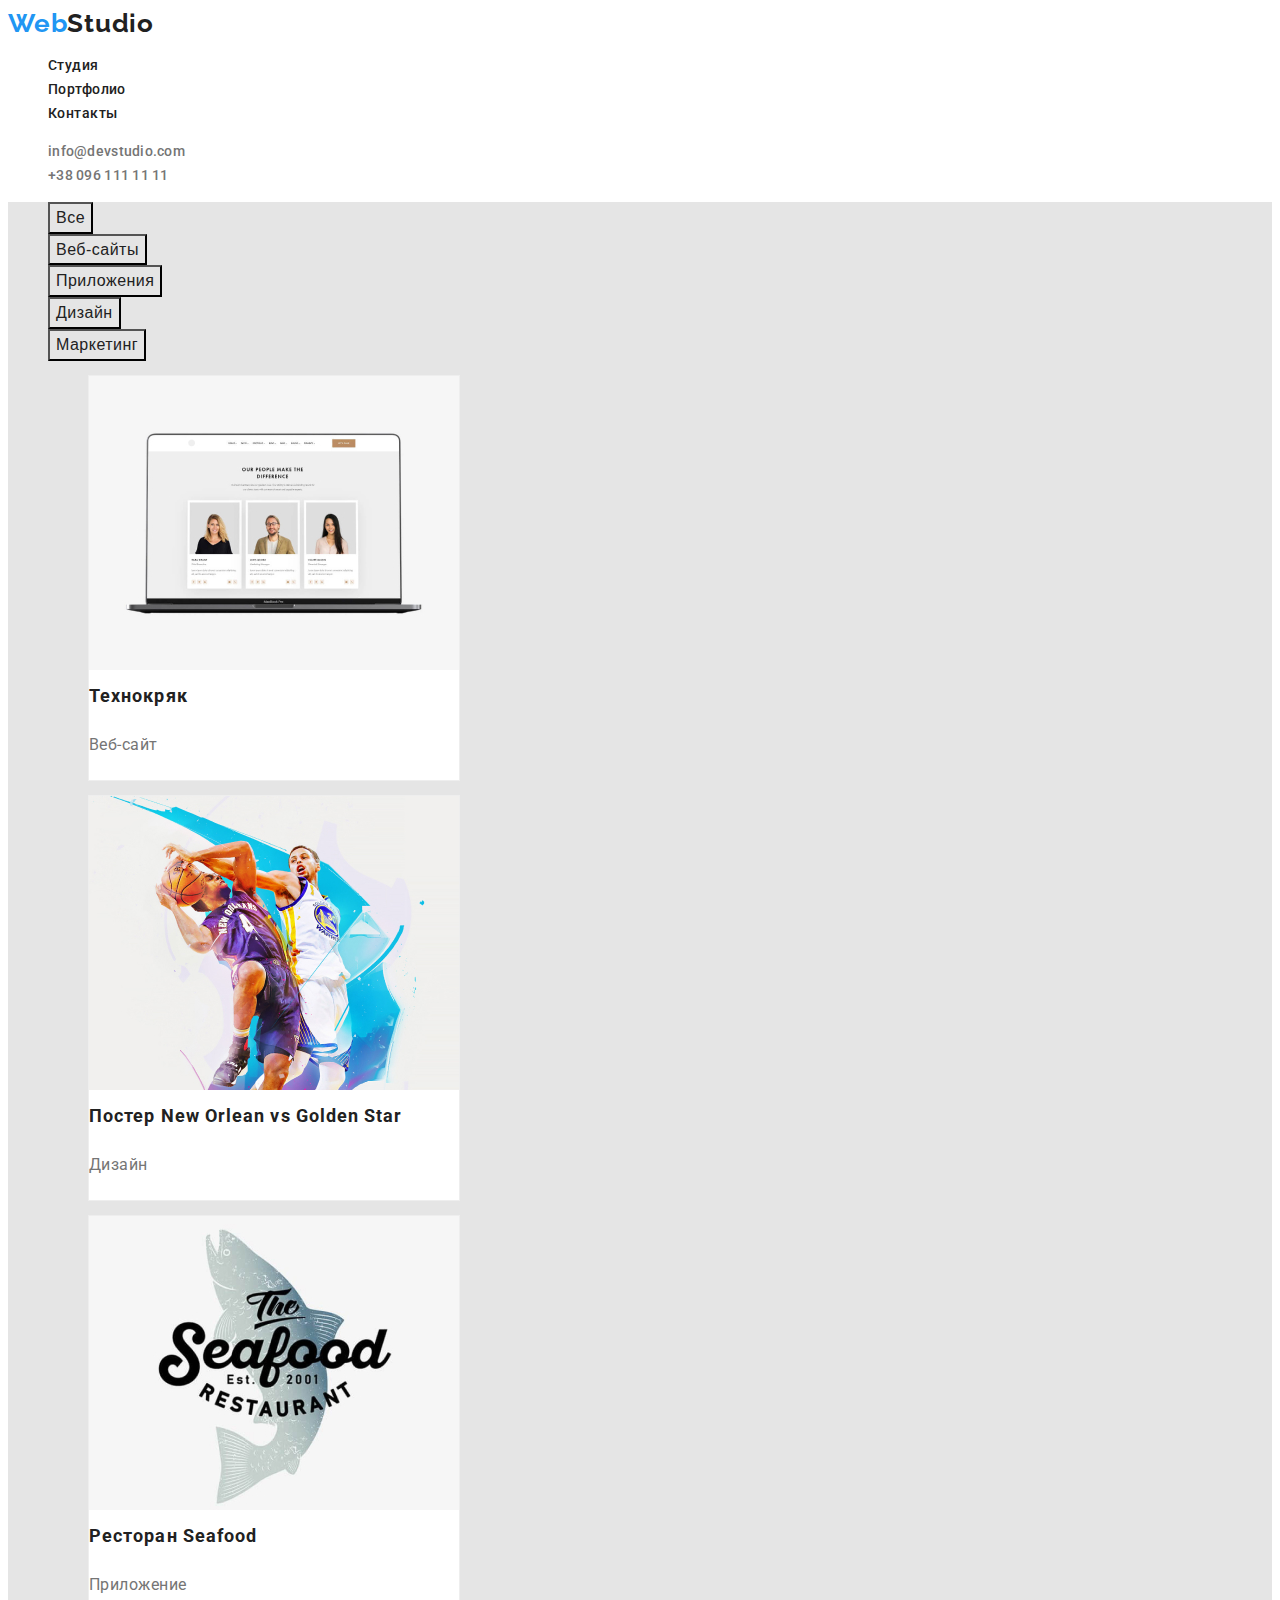
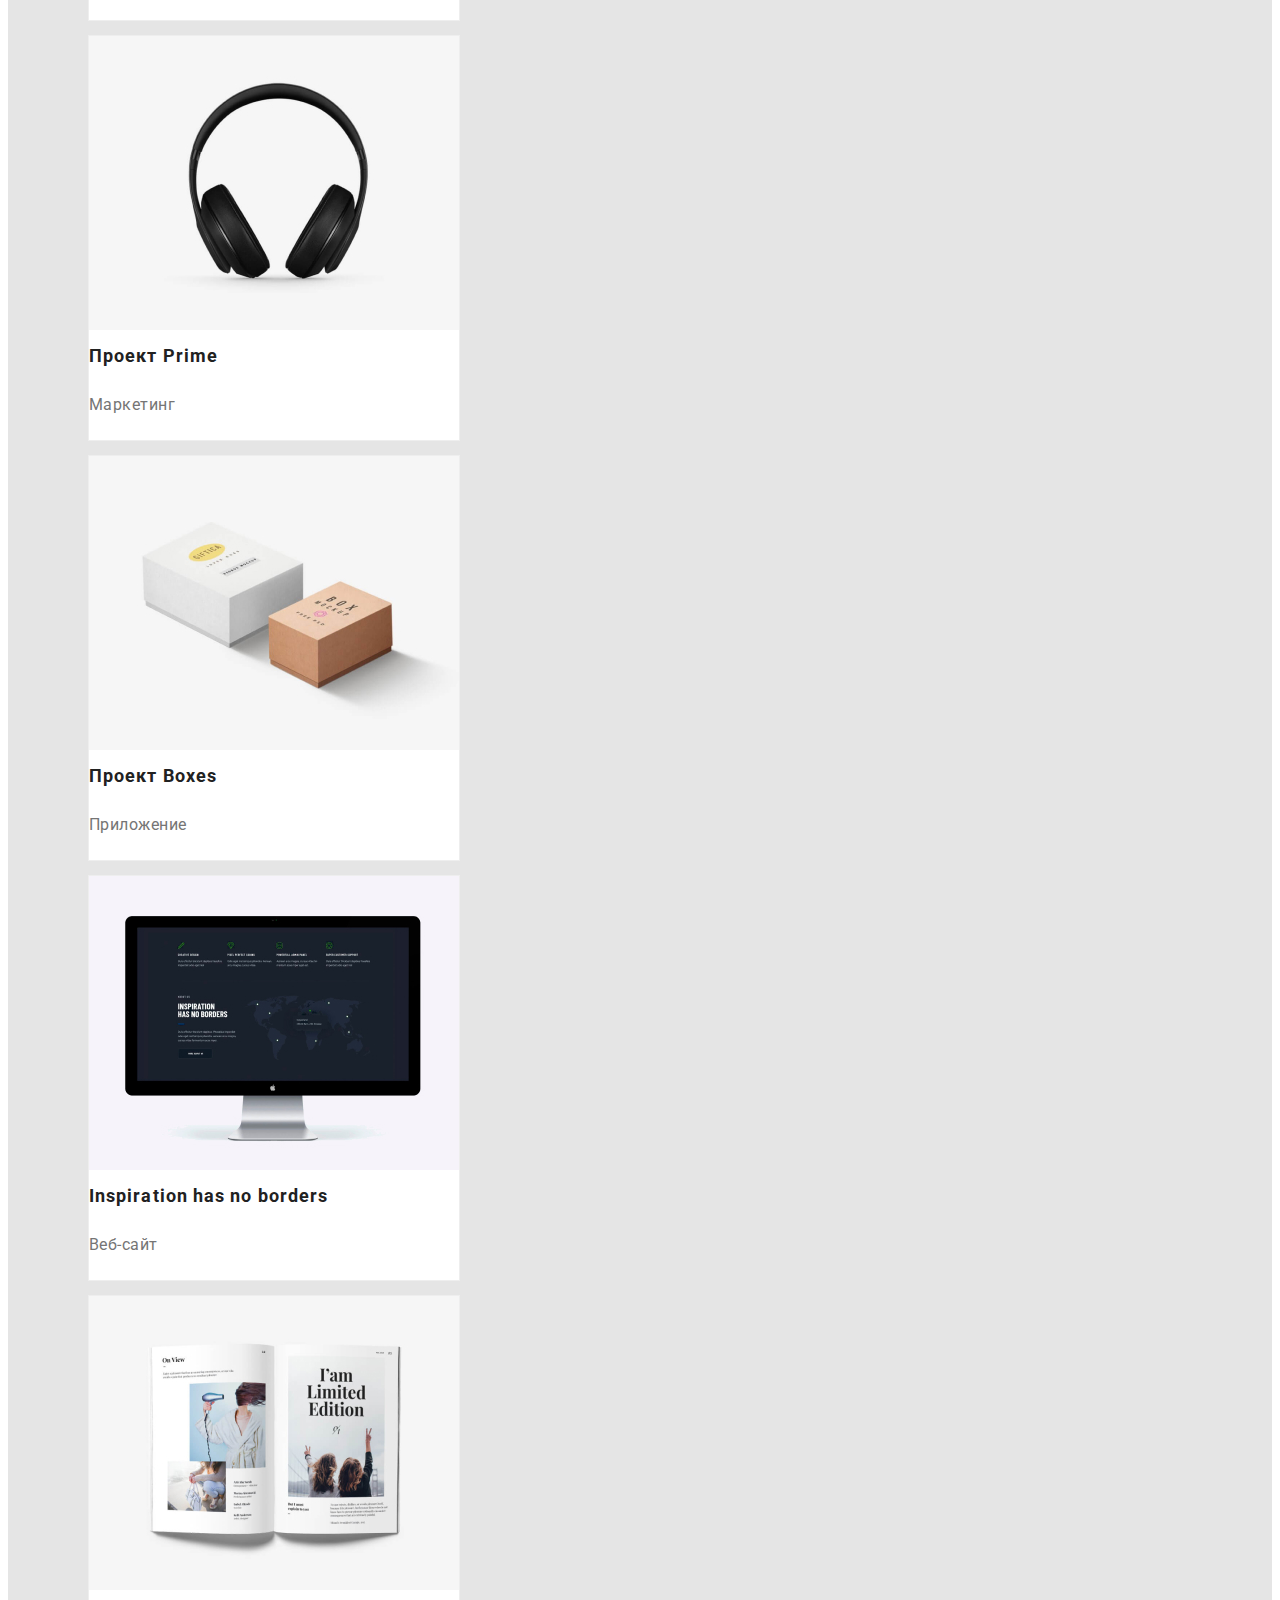
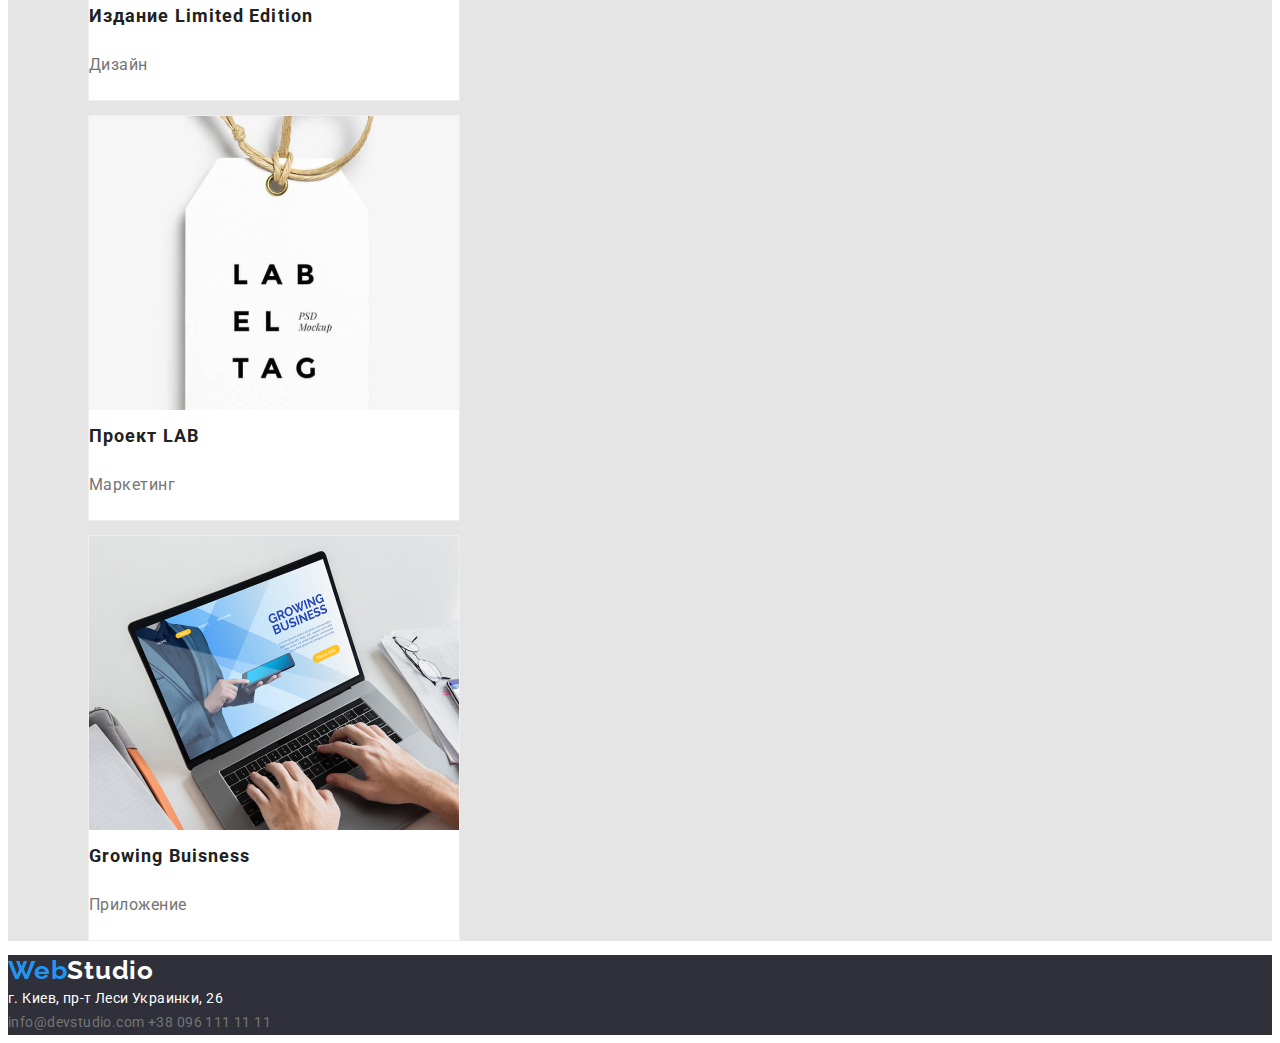
==== portfolio.html @ b331a13a "goit-markup-hw-03" ====
<!DOCTYPE html>
<html lang="en">
<head>
    <meta charset="UTF-8">
    <meta name="viewport" content="width=device-width, initial-scale=1.0">
    <title>Портфолио</title>
    <link href="https://fonts.googleapis.com/css2?family=Raleway:wght@700&family=Roboto:wght@400;500;700;900&display=swap"
        rel="stylesheet">
    <link rel="stylesheet" href="./CSS/styles.css">
</head>
<body>
    <header>
        <nav>
            <a href="#home" class="link logo"><span class="web">Web</span>Studio</a>
            <ul>
                <li><a href="./index.html" class="link">Студия</a></li>
                <li><a href="#portfolio" class="link">Портфолио</a></li>
                <li><a href="#contacts" class="link">Контакты</a></li>
            </ul>
        </nav>
        <ul>
            <li><a href="mailto:info@devstudio.com" class="contacts-header">info@devstudio.com</a></li>
            <li><a href="tel:00380961111111" class="contacts-header">+38 096 111 11 11</a></li>
        </ul>
    </header>
    <main>
        <section>
            <ul>
                <li>
                    <button class="button-portf" type="button">Все</button>
                </li>
                <li>
                    <button class="button-portf" type="button">Веб-сайты</button>
                </li>
                <li>
                    <button class="button-portf" type="button">Приложения</button>
                </li>
                <li>
                    <button class="button-portf" type="button">Дизайн</button>
                </li>
                <li>
                    <button class="button-portf" type="button">Маркетинг</button>
                </li>
            </ul>
            <ul>
                <li>
                    <figure class="figure-portf">
                        <img src="./img/tehnokrak.jpg" width="370" height="294" alt="технокряк">
                        <figcaption class="project-name">
                            Технокряк<br>
                            <p class="project-description">Веб-сайт</p>
                        </figcaption>
                    </figure>
                </li>
                <li>
                    <figure class="figure-portf">
                        <img src="./img/posterneworlean.jpg" width="370" height="294" alt="new-orlean-vs-golden-star">
                        <figcaption class="project-name">
                            Постер New Orlean vs Golden Star<br>
                            <p class="project-description">Дизайн</p>
                        </figcaption>
                    </figure>
                </li>
                <li>
                    <figure class="figure-portf">
                        <img src="./img/restseafood.jpg" width="370" height="294" alt="seafood">
                        <figcaption class="project-name">
                            Ресторан Seafood<br>
                            <p class="project-description">Приложение</p>
                        </figcaption>
                    </figure>
                </li>
                <li>
                    <figure class="figure-portf">
                        <img src="./img/projectprime.jpg" width="370" height="294" alt="prime">
                        <figcaption class="project-name">
                            Проект Prime<br>
                            <p class="project-description">Маркетинг</p>
                        </figcaption>
                    </figure>
                </li>
                <li>
                    <figure class="figure-portf">
                        <img src="./img/projectboxes.jpg" width="370" height="294" alt="boxes">
                        <figcaption class="project-name">
                            Проект Boxes<br>
                            <p class="project-description">Приложение</p>
                        </figcaption>
                    </figure>
                </li>
                <li>
                    <figure class="figure-portf">
                        <img src="./img/inspiration.jpg" width="370" height="294" alt="inspirationweb">
                        <figcaption class="project-name">
                            Inspiration has no borders<br>
                            <p class="project-description">Веб-сайт</p>
                        </figcaption>
                    </figure>
                </li>
                <li>
                    <figure class="figure-portf">
                        <img src="./img/limitededition.jpg" width="370" height="294" alt="limitededition">
                        <figcaption class="project-name">
                            Издание Limited Edition<br>
                            <p class="project-description">Дизайн</p>
                        </figcaption>
                    </figure>
                </li>
                <li>
                    <figure class="figure-portf">
                        <img src="./img/projectlab.jpg" width="370" height="294" alt="projectlab">
                        <figcaption class="project-name">
                            Проект LAB<br>
                            <p class="project-description">Маркетинг</p>
                        </figcaption>
                    </figure>
                </li>
                <li>
                    <figure class="figure-portf">
                        <img src="./img/growingbuisness.jpg" width="370" height="294" alt="GROWINGBUISNESS">
                        <figcaption class="project-name">
                            Growing Buisness<br>
                            <p class="project-description">Приложение</p>
                        </figcaption>
                    </figure>
                </li>
            </ul>
        </section>
    </main>
    <footer>
        <a href="#home" class="link"><span class="web">Web</span><span class="studio">Studio</span></a>
        <address class="adress">
            г. Киев, пр-т Леси Украинки, 26
        </address>
        <a href="mailto:info@devstudio.com" class="contacts-footer">info@devstudio.com</a>
        <a href="tel:00380961111111" class="contacts-footer">+38 096 111 11 11</a>
    </footer>  
</body>
</html>
---- CSS/styles.css ----
:root {
  --black: #212121;
  --accent-color: #2196f3;
  --grey: #757575;
  --white: #ffffff;
  --lightblack: #2f303a;
  --lightgrey: #e5e5e5;
  --whitegrey: #f5f4fa;
  --borders-color: #eeeeee;
  --contacts-footer: rgba(255, 255, 255, 0.6);
}

html{
  box-sizing: border-box;
}

*
*::before
*::after{
  box-sizing: inherit;
}


body {
  font-family: 'Roboto', sans-serif;
  font-size: 14px;
  line-height: 1.71;
  letter-spacing: 0.03em;
  color: var(--grey);
}

main {
  background: var(--lightgrey);
}

.link {
  color: var(--black);
  text-decoration: none;
  font-weight: 500;
}

.link:hover,
.link:focus {
  color: var(--accent-color);
}

ul {
  list-style-type: none;
}

header {
  background: var(--white);
}

.contacts-header {
  color: var(--grey);
  text-decoration: none;
  font-weight: 500;
  font-size: 14px;
  line-height: 16px;
  letter-spacing: 0.02em;
}

.contacts-header:hover,
.contacts-header:focus {
  color: var(--accent-color);
}

.contacts-footer {
  text-decoration: none;
  color: var(--contacts-footer)
  font-style: normal;
  font-weight: 400;
  font-size: 14px;
  line-height: 1.71;
  letter-spacing: 0.03em;
}

.contacts-footer:hover,
.contacts-footer:focus {
  color: var(--accent-color);
}

.web {
  color: var(--accent-color);
  font-family: 'Raleway', sans-serif;
  font-weight: 700;
  font-size: 26px;
  line-height: 31px;
  letter-spacing: 0.03em;
}

.studio {
  color: var(--white);
  font-family: 'Raleway', sans-serif;
  font-weight: 700;
  font-size: 26px;
  line-height: 31px;
  letter-spacing: 0.03em;
}

.logo {
  font-family: 'Raleway', sans-serif;
  font-weight: 700;
  font-size: 26px;
  line-height: 31px;
  letter-spacing: 0.03em;
}

.title {
  background: #2f303a;
}

.title-text {
  font-weight: 900;
  font-size: 44px;
  line-height: 1.36;
  text-align: center;
  letter-spacing: 0.06em;
  text-transform: uppercase;
  color: var(--white);
}

.title-button {
  font-weight: bold;
  font-size: 16px;
  line-height: 1.87;
  display: flex;
  align-items: center;
  text-align: center;
  letter-spacing: 0.06em;
  background-color: var(--accent-color);
  box-shadow: 0px 4px 4px rgba(0, 0, 0, 0.15);
  border-radius: 4px;
  color: var(--white);
}

.description-title {
  font-weight: bold;
  font-size: 14px;
  line-height: 16px;
  letter-spacing: 0.03em;
  text-transform: uppercase;
  color: var(--black);
}

.description {
  font-weight: 500;
  font-size: 14px;
  line-height: 1.71;
  letter-spacing: 0.03em;
}

.about-us {
  font-weight: bold;
  font-size: 36px;
  line-height: 42px;
  text-align: center;
  letter-spacing: 0.03em;
  color: var(--black);
}

.about {
  background: var(--lightgrey);
}

.team {
  background: var(--whitegrey);
}

.figure-studio {
  width: 270px;
  height: 368px;
  background: #ffffff;
  box-shadow: 0px 1px 3px rgba(0, 0, 0, 0.12), 0px 1px 1px rgba(0, 0, 0, 0.14),
    0px 2px 1px rgba(0, 0, 0, 0.2);
  border-radius: 0px 0px 4px 4px;
}

.team-name {
  font-weight: 500;
  font-size: 16px;
  line-height: 19px;
  text-align: center;
  letter-spacing: 0.03em;
  color: var(--black);
}

.team-name-prof {
  font-weight: 400;
  font-size: 16px;
  line-height: 19px;
  text-align: center;
  letter-spacing: 0.03em;
  color: var(--grey);
}

footer {
  background: var(--lightblack);
}

.button-portf {
  color: var(--black);
  background: var(--whitegrey)
  border-radius: 4px; 
  font-weight: 500;
  font-size: 16px;
  line-height: 1.62;
  text-align: center;
  letter-spacing: 0.03em;
}

.button-portf:hover,
.button-portf:focus {
  color: var(--whitegrey);
  background: var(--accent-color);
}

.figure-portf {
  width: 370px;
  height: 404px;
  background: var(--white);
  border: 1px solid var(--borders-color);
}

.project-name {
  width: 322px;
  height: 36px;
  font-weight: bold;
  font-size: 18px;
  line-height: 2;
  letter-spacing: 0.06em;
  color: var(--black);
}

.project-description {
  width: 322px;
  height: 30px;
  font-weight: 400;
  font-size: 16px;
  line-height: 1.87;
  letter-spacing: 0.03em;
  color: var(--grey);
}

.adress {
  font-style: normal;
  font-weight: 400;
  font-size: 14px;
  line-height: 1.71;
  letter-spacing: 0.03em;
  color: var(--white);
}
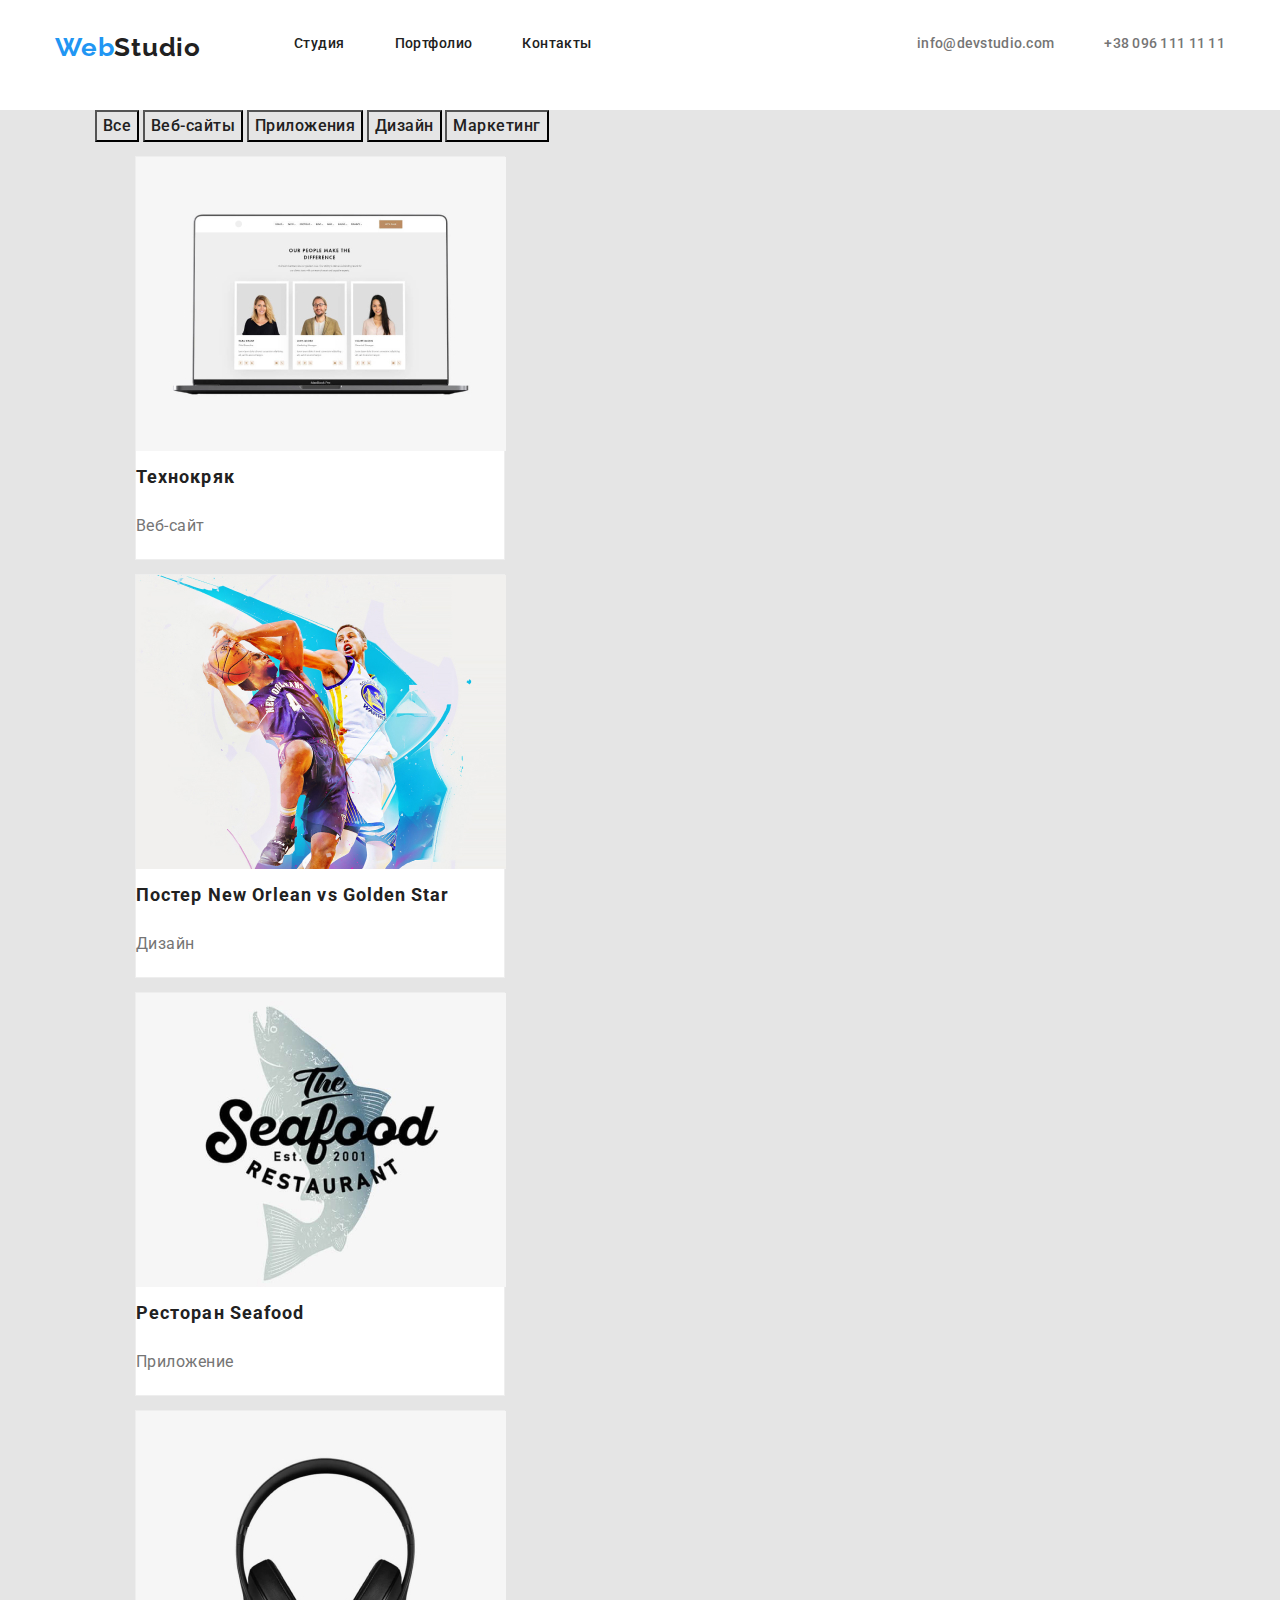
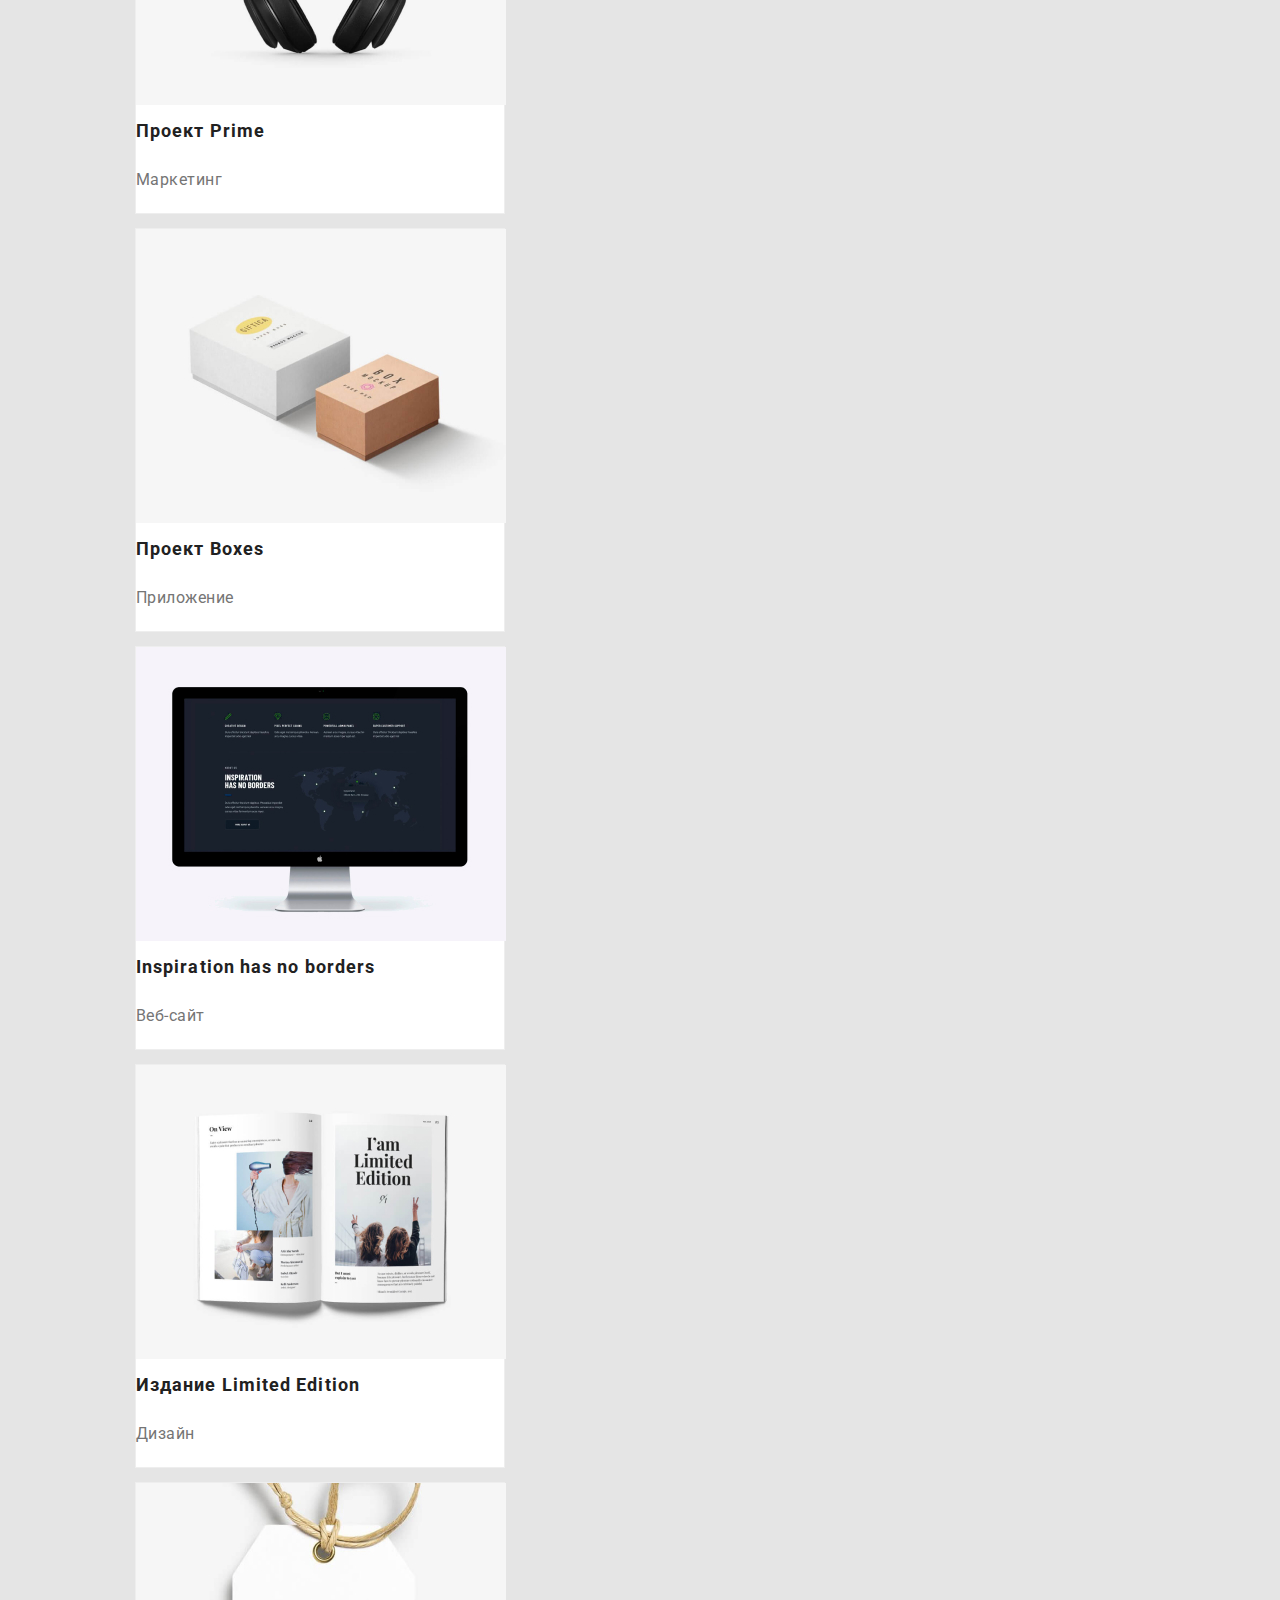
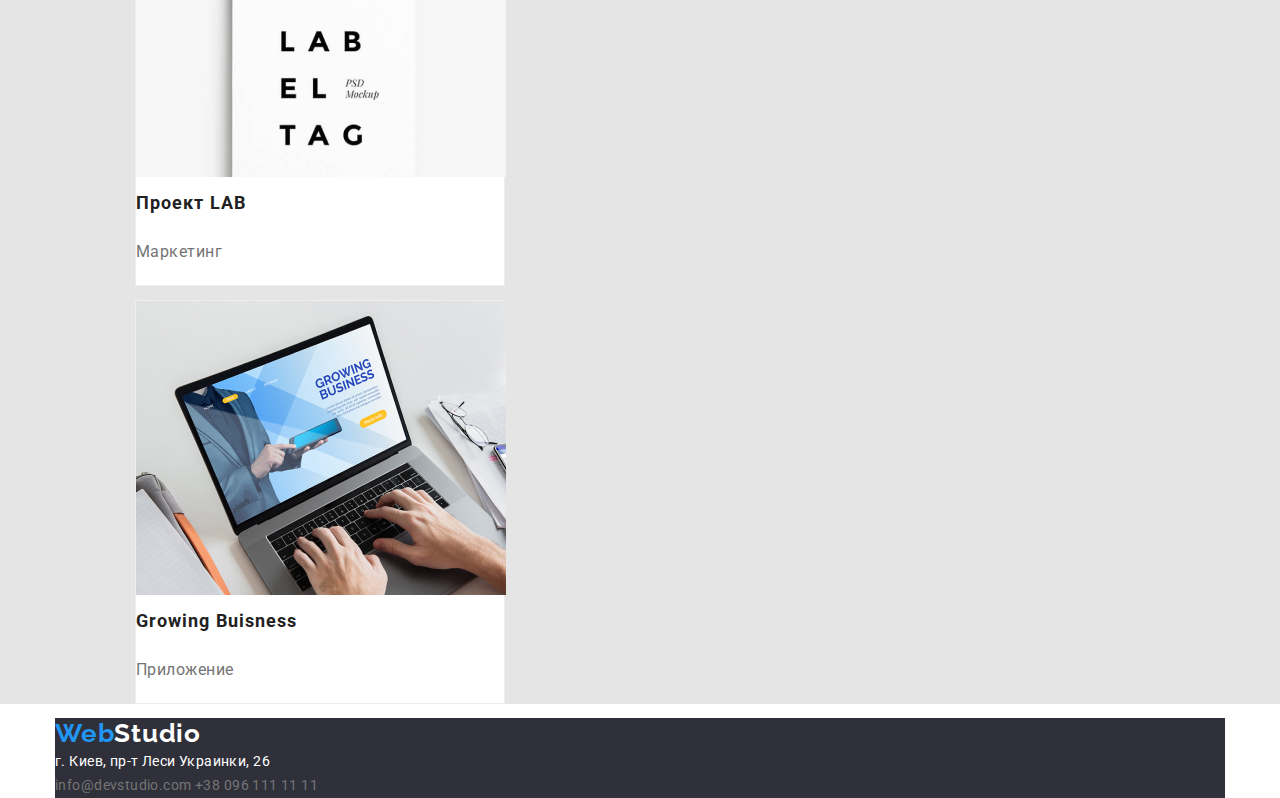
==== commit 621ac2d5: "goit-markup-hw-03 b331a13" ====
--- a/portfolio.html
+++ b/portfolio.html
@@ -6,39 +6,46 @@
     <title>Портфолио</title>
     <link href="https://fonts.googleapis.com/css2?family=Raleway:wght@700&family=Roboto:wght@400;500;700;900&display=swap"
         rel="stylesheet">
+    <link rel="stylesheet" href="https://cdnjs.cloudflare.com/ajax/libs/modern-normalize/1.0.0/modern-normalize.min.css">
     <link rel="stylesheet" href="./CSS/styles.css">
 </head>
 <body>
-    <header>
-        <nav>
-            <a href="#home" class="link logo"><span class="web">Web</span>Studio</a>
-            <ul>
-                <li><a href="./index.html" class="link">Студия</a></li>
-                <li><a href="#portfolio" class="link">Портфолио</a></li>
-                <li><a href="#contacts" class="link">Контакты</a></li>
+    <div class="container header-container">
+        <header class="header">
+            <nav class="navigation">
+                <ul class="list menu">
+                    <li>
+                        <a href="#home" class="link logo"><span class="web">Web</span>Studio</a>
+                    </li>
+                    <li class="menu-item"><a href="./index.html" class="link">Студия</a></li>
+                    <li class="menu-item"><a href="./portfolio.html" class="link">Портфолио</a></li>
+                    <li class="menu-item"><a href="#contacts" class="link">Контакты</a></li>
+                </ul>
+            </nav>
+            <ul class="list menu">
+                <li class="menu-item"><a href="mailto:info@devstudio.com" class="contacts-header">info@devstudio.com</a>
+                </li>
+                <li class="menu-item"><a href="tel:00380961111111" class="contacts-header">+38 096 111 11 11</a></li>
             </ul>
-        </nav>
-        <ul>
-            <li><a href="mailto:info@devstudio.com" class="contacts-header">info@devstudio.com</a></li>
-            <li><a href="tel:00380961111111" class="contacts-header">+38 096 111 11 11</a></li>
-        </ul>
-    </header>
+        </header>
+    </div>
     <main>
+    <div class="container">
         <section>
             <ul>
-                <li>
+                <li class="button-list">
                     <button class="button-portf" type="button">Все</button>
                 </li>
-                <li>
+                <li class="button-list">
                     <button class="button-portf" type="button">Веб-сайты</button>
                 </li>
-                <li>
+                <li class="button-list">
                     <button class="button-portf" type="button">Приложения</button>
                 </li>
-                <li>
+                <li class="button-list">
                     <button class="button-portf" type="button">Дизайн</button>
                 </li>
-                <li>
+                <li class="button-list">
                     <button class="button-portf" type="button">Маркетинг</button>
                 </li>
             </ul>
@@ -126,7 +133,9 @@
                 </li>
             </ul>
         </section>
+    </div>
     </main>
+    <div class="container">
     <footer>
         <a href="#home" class="link"><span class="web">Web</span><span class="studio">Studio</span></a>
         <address class="adress">
@@ -134,6 +143,7 @@
         </address>
         <a href="mailto:info@devstudio.com" class="contacts-footer">info@devstudio.com</a>
         <a href="tel:00380961111111" class="contacts-footer">+38 096 111 11 11</a>
-    </footer>  
+    </footer> 
+    </div>
 </body>
 </html>--- a/CSS/styles.css
+++ b/CSS/styles.css
@@ -14,7 +14,7 @@
   box-sizing: border-box;
 }
 
-*
+*,
 *::before
 *::after{
   box-sizing: inherit;
@@ -105,6 +105,7 @@
   font-size: 26px;
   line-height: 31px;
   letter-spacing: 0.03em;
+  display: inline-block;
 }
 
 .title {
@@ -252,3 +253,53 @@
   color: var(--white);
 }
 
+.button-list {
+  display: inline-block;
+}
+
+.menu-item{
+  display: inline-block;
+}
+
+.container {
+  width: 1200px;
+  padding-right: 15px;
+  padding-left: 15px;
+  margin-right: auto;
+  margin-left: auto;
+}
+
+.header-container {
+  align-items: center;
+}
+
+.header {
+  padding-top: 32px;
+  padding-bottom: 32px;
+  display: flex;
+  justify-content: space-between;
+}
+
+.navigation {
+  display: flex;
+  align-items: center;
+  margin-right: auto;
+}
+
+.header .logo {
+margin-right: 93px;
+}
+
+.menu {
+  display: flex;
+}
+
+.list {
+  list-style: none;
+  margin: 0px;
+  padding: 0px;
+}
+
+.menu-item:not(:last-child) {
+margin-right: 50px;
+}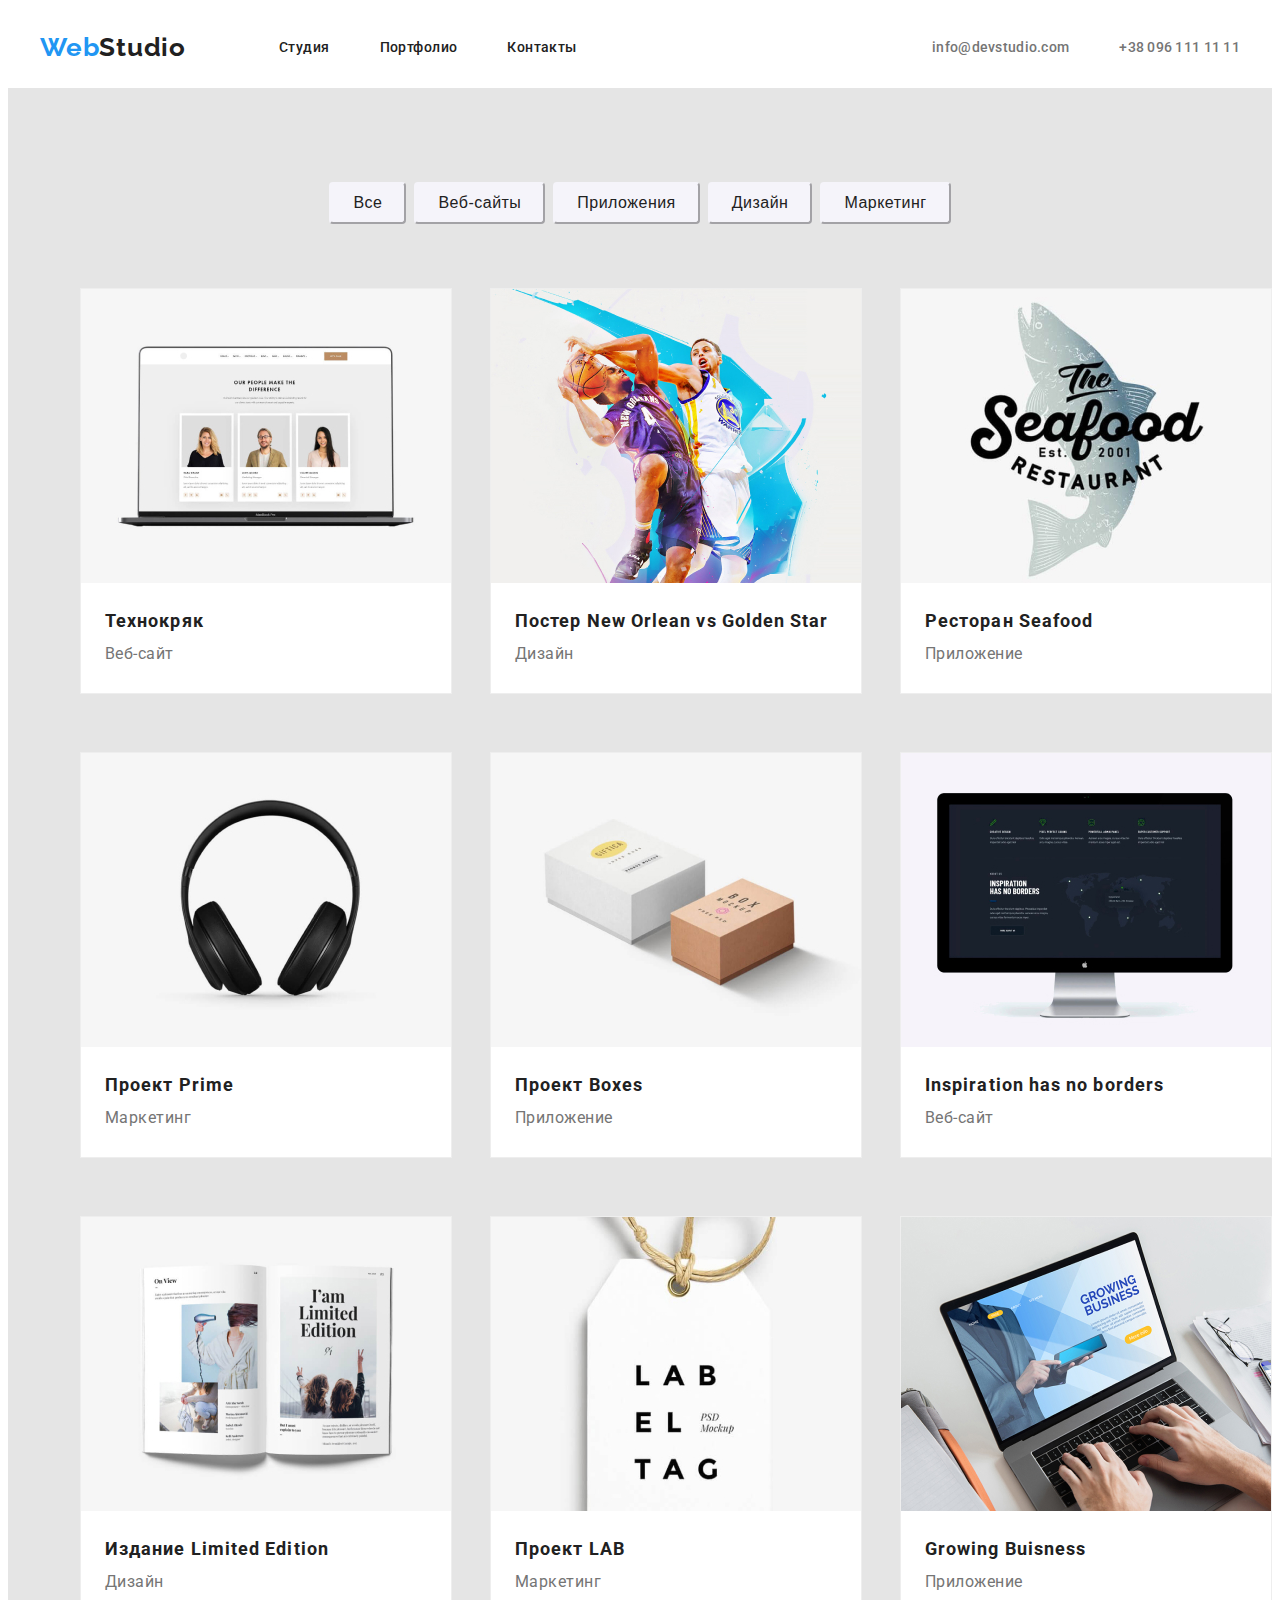
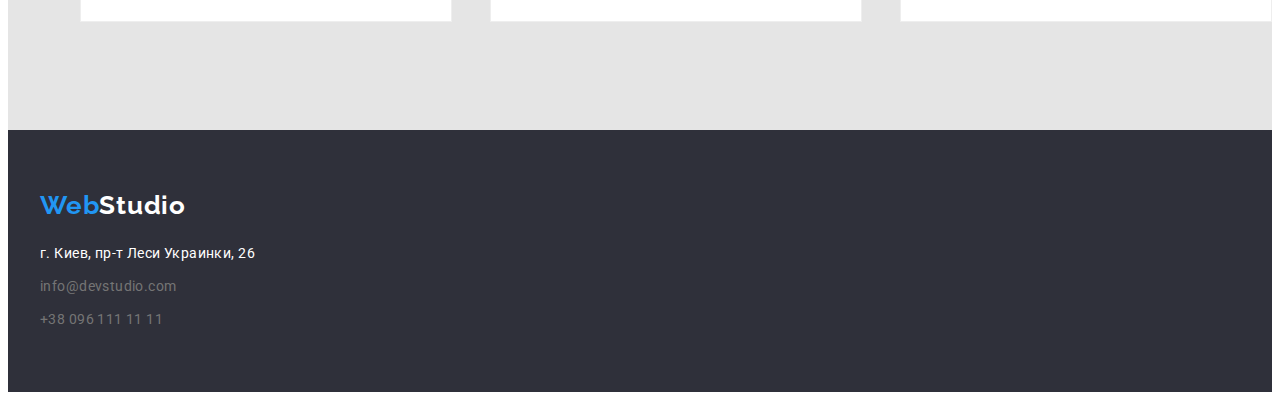
==== commit ccbd75e9: "goit-markup-hw-03" ====
--- a/portfolio.html
+++ b/portfolio.html
@@ -6,17 +6,15 @@
     <title>Портфолио</title>
     <link href="https://fonts.googleapis.com/css2?family=Raleway:wght@700&family=Roboto:wght@400;500;700;900&display=swap"
         rel="stylesheet">
-    <link rel="stylesheet" href="https://cdnjs.cloudflare.com/ajax/libs/modern-normalize/1.0.0/modern-normalize.min.css">
     <link rel="stylesheet" href="./CSS/styles.css">
 </head>
 <body>
-    <div class="container header-container">
-        <header class="header">
+    <header class="header">
+        <!--Menu Container-->
+        <div class="container header-container">
             <nav class="navigation">
+                <a class="link logo" href="#home"><span class="web">Web</span>Studio</a>
                 <ul class="list menu">
-                    <li>
-                        <a href="#home" class="link logo"><span class="web">Web</span>Studio</a>
-                    </li>
                     <li class="menu-item"><a href="./index.html" class="link">Студия</a></li>
                     <li class="menu-item"><a href="./portfolio.html" class="link">Портфолио</a></li>
                     <li class="menu-item"><a href="#contacts" class="link">Контакты</a></li>
@@ -27,30 +25,31 @@
                 </li>
                 <li class="menu-item"><a href="tel:00380961111111" class="contacts-header">+38 096 111 11 11</a></li>
             </ul>
-        </header>
-    </div>
+        </div>
+    </header>
     <main>
-    <div class="container">
+        <!--Portfolio Container-->
         <section>
-            <ul>
-                <li class="button-list">
+        <div class="container section">
+            <ul class="portfolio-button">
+                <li class="btn-p">
                     <button class="button-portf" type="button">Все</button>
                 </li>
-                <li class="button-list">
+                <li class="btn-p">
                     <button class="button-portf" type="button">Веб-сайты</button>
                 </li>
-                <li class="button-list">
+                <li class="btn-p">
                     <button class="button-portf" type="button">Приложения</button>
                 </li>
-                <li class="button-list">
+                <li class="btn-p">
                     <button class="button-portf" type="button">Дизайн</button>
                 </li>
-                <li class="button-list">
+                <li class="btn-p">
                     <button class="button-portf" type="button">Маркетинг</button>
                 </li>
             </ul>
-            <ul>
-                <li>
+            <ul class="portfolio-figure">
+                <li class="port-item">
                     <figure class="figure-portf">
                         <img src="./img/tehnokrak.jpg" width="370" height="294" alt="технокряк">
                         <figcaption class="project-name">
@@ -59,7 +58,7 @@
                         </figcaption>
                     </figure>
                 </li>
-                <li>
+                <li class="port-item">
                     <figure class="figure-portf">
                         <img src="./img/posterneworlean.jpg" width="370" height="294" alt="new-orlean-vs-golden-star">
                         <figcaption class="project-name">
@@ -68,7 +67,7 @@
                         </figcaption>
                     </figure>
                 </li>
-                <li>
+                <li class="port-item">
                     <figure class="figure-portf">
                         <img src="./img/restseafood.jpg" width="370" height="294" alt="seafood">
                         <figcaption class="project-name">
@@ -77,7 +76,7 @@
                         </figcaption>
                     </figure>
                 </li>
-                <li>
+                <li class="port-item">
                     <figure class="figure-portf">
                         <img src="./img/projectprime.jpg" width="370" height="294" alt="prime">
                         <figcaption class="project-name">
@@ -86,7 +85,7 @@
                         </figcaption>
                     </figure>
                 </li>
-                <li>
+                <li class="port-item">
                     <figure class="figure-portf">
                         <img src="./img/projectboxes.jpg" width="370" height="294" alt="boxes">
                         <figcaption class="project-name">
@@ -95,7 +94,7 @@
                         </figcaption>
                     </figure>
                 </li>
-                <li>
+                <li class="port-item">
                     <figure class="figure-portf">
                         <img src="./img/inspiration.jpg" width="370" height="294" alt="inspirationweb">
                         <figcaption class="project-name">
@@ -104,7 +103,7 @@
                         </figcaption>
                     </figure>
                 </li>
-                <li>
+                <li class="port-item">
                     <figure class="figure-portf">
                         <img src="./img/limitededition.jpg" width="370" height="294" alt="limitededition">
                         <figcaption class="project-name">
@@ -113,7 +112,7 @@
                         </figcaption>
                     </figure>
                 </li>
-                <li>
+                <li class="port-item">
                     <figure class="figure-portf">
                         <img src="./img/projectlab.jpg" width="370" height="294" alt="projectlab">
                         <figcaption class="project-name">
@@ -122,7 +121,7 @@
                         </figcaption>
                     </figure>
                 </li>
-                <li>
+                <li class="port-item">
                     <figure class="figure-portf">
                         <img src="./img/growingbuisness.jpg" width="370" height="294" alt="GROWINGBUISNESS">
                         <figcaption class="project-name">
@@ -132,18 +131,19 @@
                     </figure>
                 </li>
             </ul>
+        </div>
         </section>
-    </div>
     </main>
-    <div class="container">
     <footer>
-        <a href="#home" class="link"><span class="web">Web</span><span class="studio">Studio</span></a>
-        <address class="adress">
-            г. Киев, пр-т Леси Украинки, 26
-        </address>
-        <a href="mailto:info@devstudio.com" class="contacts-footer">info@devstudio.com</a>
-        <a href="tel:00380961111111" class="contacts-footer">+38 096 111 11 11</a>
-    </footer> 
-    </div>
+        <!--Footer Container-->
+        <div class="container footer-info">
+            <a href="#home" class="link logo-footer"><span class="web">Web</span><span class="studio">Studio</span></a>
+            <address class="adress footer-padding">
+                г. Киев, пр-т Леси Украинки, 26
+            </address>
+            <a href="mailto:info@devstudio.com" class="contacts-footer footer-padding">info@devstudio.com</a>
+            <a href="tel:00380961111111" class="contacts-footer footer-padding">+38 096 111 11 11</a>
+        </div>
+    </footer>
 </body>
 </html>--- a/CSS/styles.css
+++ b/CSS/styles.css
@@ -14,7 +14,7 @@
   box-sizing: border-box;
 }
 
-*,
+*
 *::before
 *::after{
   box-sizing: inherit;
@@ -29,14 +29,80 @@
   color: var(--grey);
 }
 
+h1, h2, h3 {
+  margin-top: 0;
+  margin-bottom: 0;
+}
+
 main {
   background: var(--lightgrey);
 }
 
+ul {
+  list-style: none;
+  margin: 0;
+  padding: 0;
+}
+
+header {
+  background: var(--white);
+  padding-top: 24px;
+  padding-bottom: 25px;
+}
+
+img {
+  display: block;
+  max-width: 100%;
+  height: auto;
+}
+
+footer {
+  background: var(--lightblack);
+  padding-top: 60px;
+  padding-bottom: 60px;
+}
+
+p {
+  margin: 0;
+  padding: 0;
+}
+
+.container {
+  width: 1200px;
+  padding-left: 15px;
+  padding-right: 15px;
+  margin-right: auto;
+  margin-left: auto;
+}
+
+.header-container {
+  display: flex;
+  align-items: center;
+  justify-content: flex-end;
+}
+
+.navigation {
+  display: flex;
+  align-items: center;
+  margin-right: auto;
+}
+
 .link {
   color: var(--black);
   text-decoration: none;
   font-weight: 500;
+}
+
+.header .logo {
+  margin-right: 93px;
+}
+
+.menu {
+  display: inline-flex;
+}
+
+.menu-item:not(:last-child) {
+  margin-right: 50px;
 }
 
 .link:hover,
@@ -44,12 +110,8 @@
   color: var(--accent-color);
 }
 
-ul {
-  list-style-type: none;
-}
-
-header {
-  background: var(--white);
+.hero-content {
+  max-width: 696px;
 }
 
 .contacts-header {
@@ -79,6 +141,11 @@
 .contacts-footer:hover,
 .contacts-footer:focus {
   color: var(--accent-color);
+}
+
+.footer-info {
+  display: flex;
+  flex-direction: column;
 }
 
 .web {
@@ -105,7 +172,6 @@
   font-size: 26px;
   line-height: 31px;
   letter-spacing: 0.03em;
-  display: inline-block;
 }
 
 .title {
@@ -120,20 +186,51 @@
   letter-spacing: 0.06em;
   text-transform: uppercase;
   color: var(--white);
+  padding-top: 200px;
+  padding-bottom: 30px;
+}
+
+.hero-button {
+  padding-bottom: 200px;
+  display: flex;
+  justify-content: center;
 }
 
 .title-button {
   font-weight: bold;
   font-size: 16px;
   line-height: 1.87;
-  display: flex;
-  align-items: center;
-  text-align: center;
   letter-spacing: 0.06em;
-  background-color: var(--accent-color);
+  padding: 10px 32px;
   box-shadow: 0px 4px 4px rgba(0, 0, 0, 0.15);
   border-radius: 4px;
+  border: 0px;
+  display: inline-block;
+  background-color: var(--accent-color);
   color: var(--white);
+
+}
+
+.flexbox {
+  display: flex;
+  justify-content: space-between;
+}
+
+.content-box {
+  width: calc(100% / 4 - 30px);
+}
+
+.content-box-about {
+  width: calc(100% / 3 - 30px); 
+}
+
+.section {
+  padding-top: 94px;
+  padding-bottom: 94px;
+}
+
+.section-about {
+  padding-bottom: 94px;
 }
 
 .description-title {
@@ -159,6 +256,7 @@
   text-align: center;
   letter-spacing: 0.03em;
   color: var(--black);
+  padding-bottom: 50px;
 }
 
 .about {
@@ -196,14 +294,15 @@
   color: var(--grey);
 }
 
-footer {
-  background: var(--lightblack);
-}
-
 .button-portf {
-  color: var(--black);
-  background: var(--whitegrey)
+  padding-top: 6px;
+  padding-bottom: 6px;
+  padding-right: 22px;
+  padding-left: 22px;
+  color: var(--black);
+  background: var(--whitegrey);
   border-radius: 4px; 
+  border-color: var(--whitegrey);
   font-weight: 500;
   font-size: 16px;
   line-height: 1.62;
@@ -225,6 +324,10 @@
 }
 
 .project-name {
+  padding-top: 20px;
+  padding-bottom: 4px;
+  padding-left: 24px;
+  padding-right: 24px;
   width: 322px;
   height: 36px;
   font-weight: bold;
@@ -235,6 +338,7 @@
 }
 
 .project-description {
+  padding-bottom: 20px;
   width: 322px;
   height: 30px;
   font-weight: 400;
@@ -253,53 +357,33 @@
   color: var(--white);
 }
 
-.button-list {
-  display: inline-block;
-}
-
-.menu-item{
-  display: inline-block;
-}
-
-.container {
-  width: 1200px;
-  padding-right: 15px;
-  padding-left: 15px;
-  margin-right: auto;
-  margin-left: auto;
-}
-
-.header-container {
-  align-items: center;
-}
-
-.header {
-  padding-top: 32px;
-  padding-bottom: 32px;
-  display: flex;
-  justify-content: space-between;
-}
-
-.navigation {
-  display: flex;
-  align-items: center;
-  margin-right: auto;
-}
-
-.header .logo {
-margin-right: 93px;
-}
-
-.menu {
-  display: flex;
-}
-
-.list {
-  list-style: none;
-  margin: 0px;
-  padding: 0px;
-}
-
-.menu-item:not(:last-child) {
-margin-right: 50px;
+.logo-footer {
+  padding-bottom: 20px;
+}
+
+.footer-padding:not(:last-child) {
+  padding-bottom: 9px;
+}
+
+.portfolio-button {
+  display: flex;
+  justify-content: center;
+  padding-bottom: 50px;
+}
+
+.portfolio-figure {
+  display: flex;
+  flex-wrap: wrap;
+  margin-top: -30px;
+  margin-left: -30px;
+}
+
+.btn-p:not(:last-child) {
+  margin-right: 8px;
+}
+
+.port-item {
+  margin-top: 30px;
+  margin-left: 30px;
+  width: calc(100% / 3 - 30px); 
 }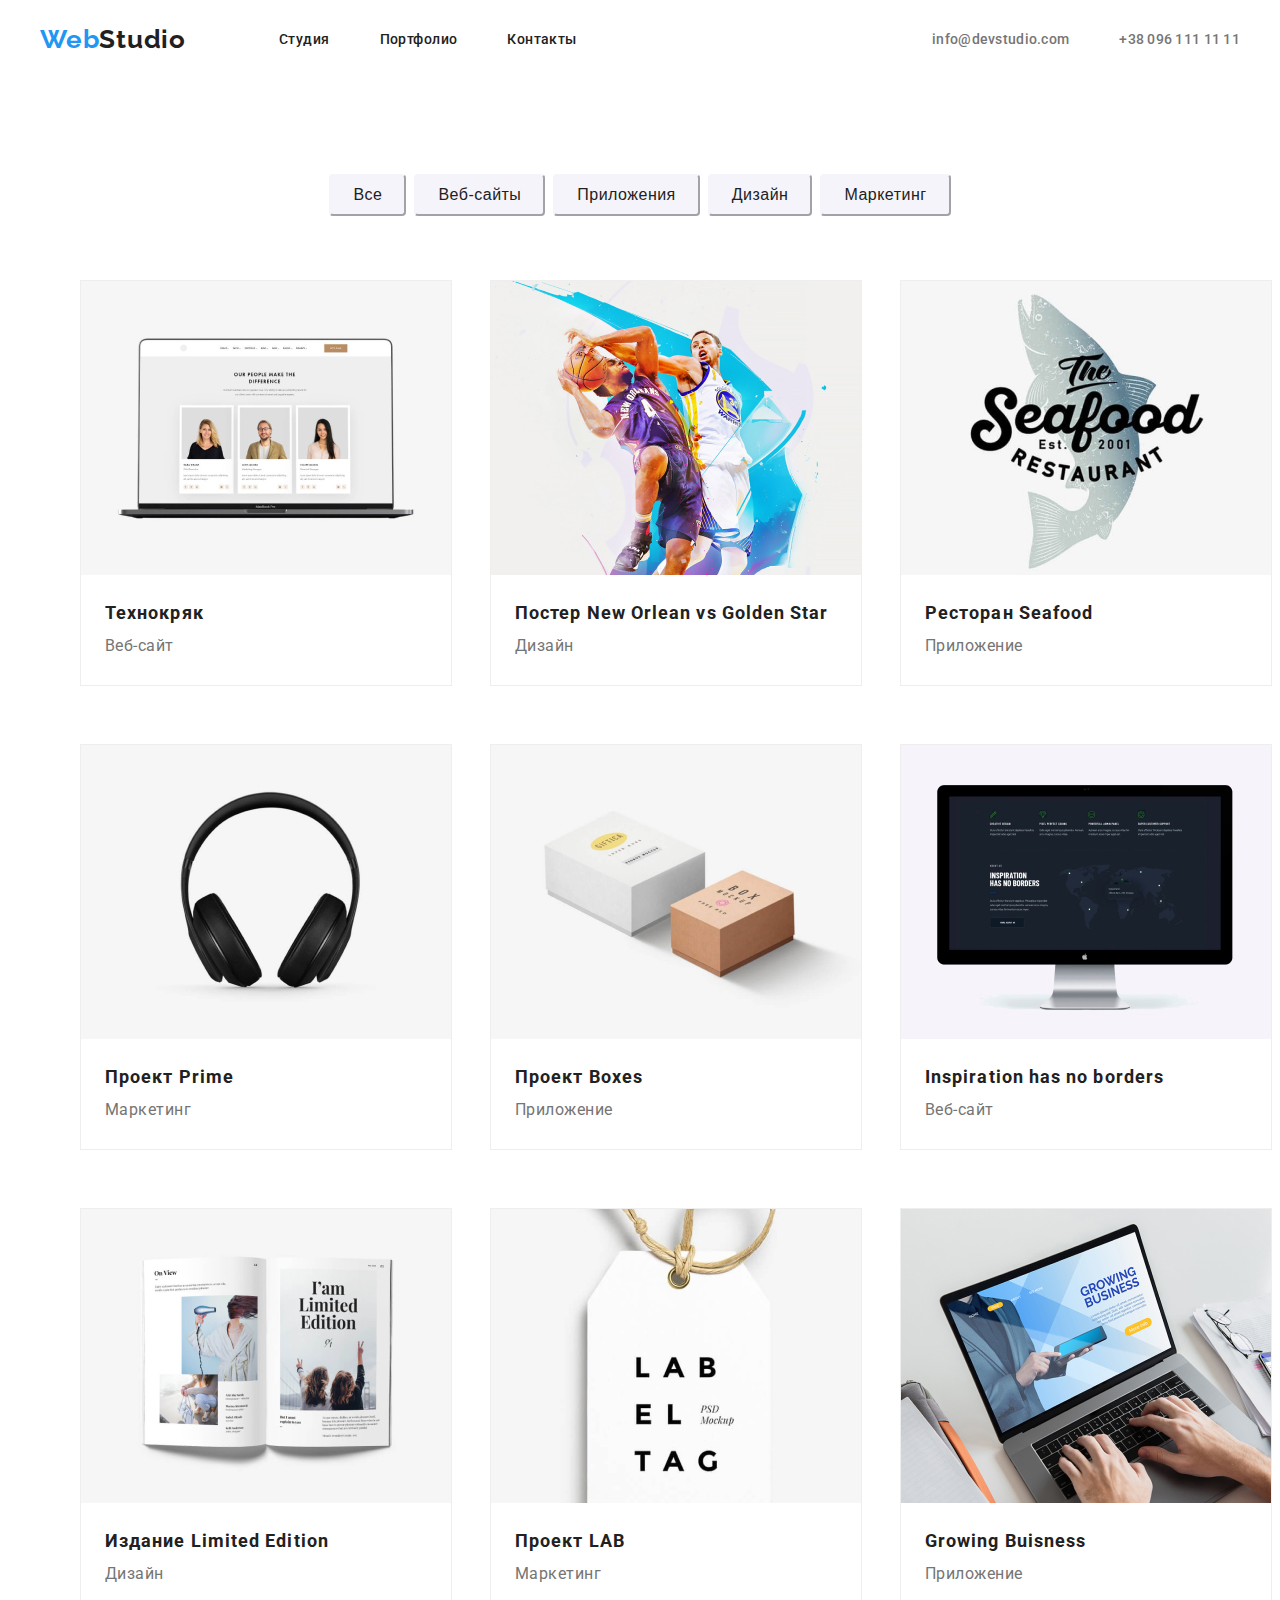
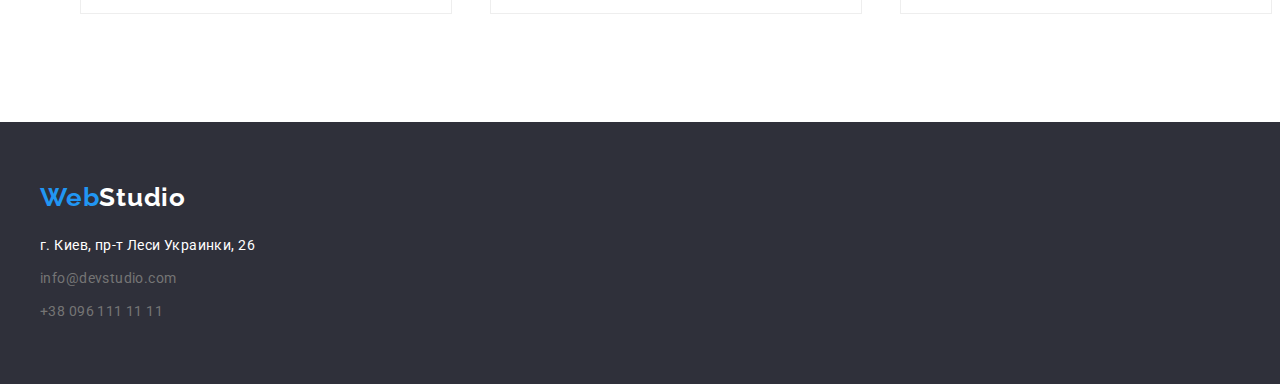
==== commit 6a9408d4: "goit-markup-hw-03" ====
--- a/portfolio.html
+++ b/portfolio.html
@@ -8,7 +8,7 @@
         rel="stylesheet">
     <link rel="stylesheet" href="./CSS/styles.css">
 </head>
-<body>
+<body class="portfolio-body">
     <header class="header">
         <!--Menu Container-->
         <div class="container header-container">
@@ -29,8 +29,8 @@
     </header>
     <main>
         <!--Portfolio Container-->
-        <section>
-        <div class="container section">
+        <section class="section">
+        <div class="container">
             <ul class="portfolio-button">
                 <li class="btn-p">
                     <button class="button-portf" type="button">Все</button>
--- a/CSS/styles.css
+++ b/CSS/styles.css
@@ -34,10 +34,6 @@
   margin-bottom: 0;
 }
 
-main {
-  background: var(--lightgrey);
-}
-
 ul {
   list-style: none;
   margin: 0;
@@ -73,6 +69,10 @@
   padding-right: 15px;
   margin-right: auto;
   margin-left: auto;
+}
+
+.portfolio-body {
+  margin: 0;
 }
 
 .header-container {
@@ -259,10 +259,6 @@
   padding-bottom: 50px;
 }
 
-.about {
-  background: var(--lightgrey);
-}
-
 .team {
   background: var(--whitegrey);
 }
@@ -283,6 +279,8 @@
   text-align: center;
   letter-spacing: 0.03em;
   color: var(--black);
+  padding-top: 30px;
+  padding-bottom: 10px;
 }
 
 .team-name-prof {
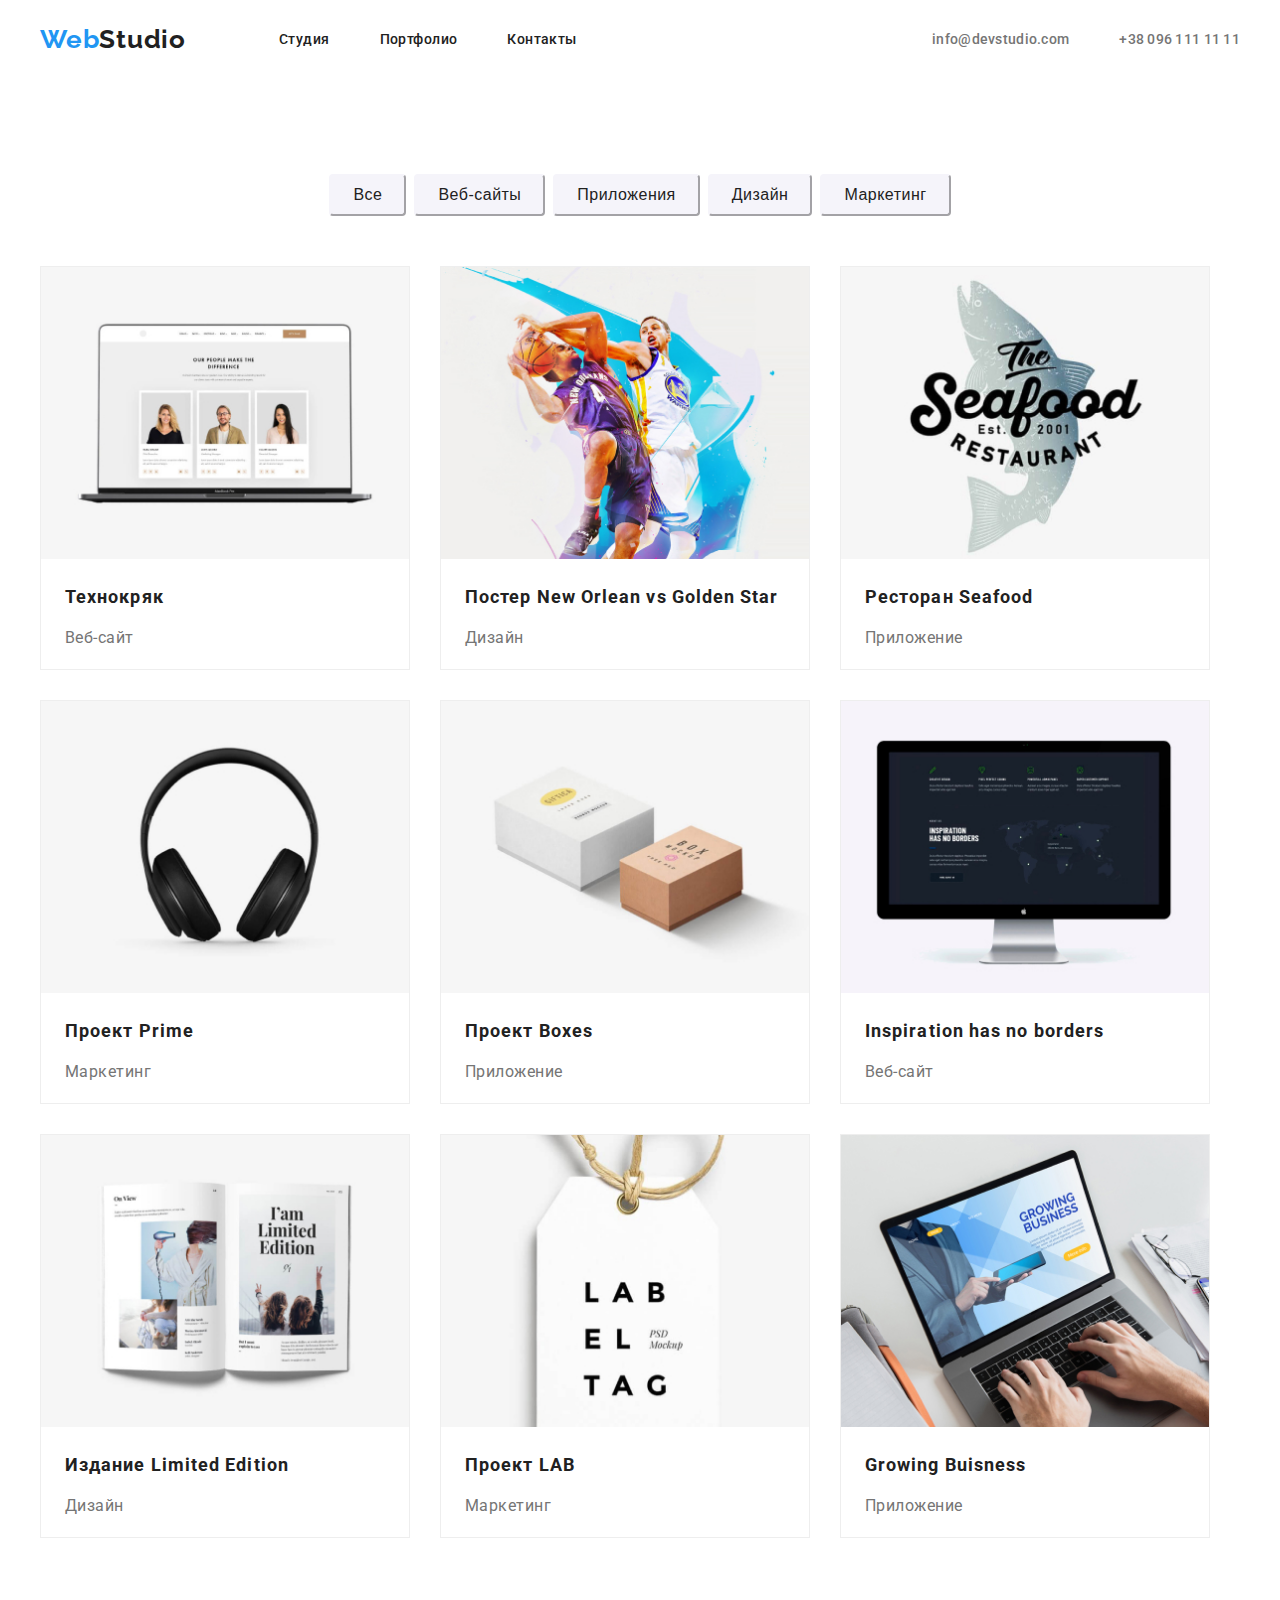
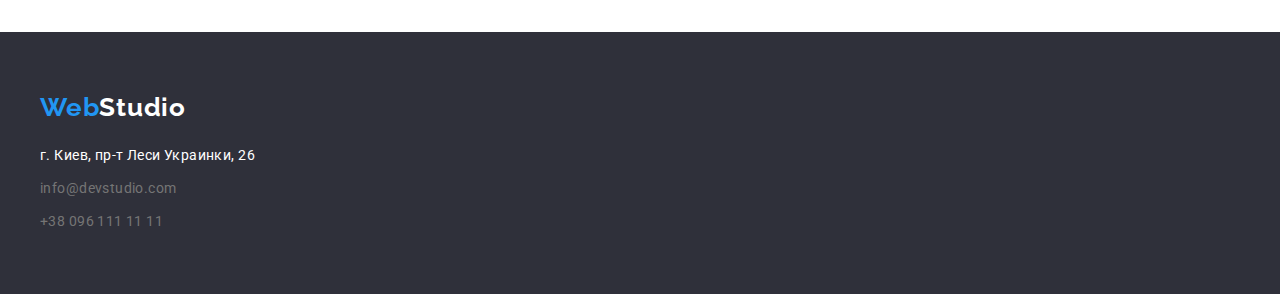
==== commit 31493400: "goit-markup-hw-03" ====
--- a/portfolio.html
+++ b/portfolio.html
@@ -49,86 +49,50 @@
                 </li>
             </ul>
             <ul class="portfolio-figure">
-                <li class="port-item">
-                    <figure class="figure-portf">
-                        <img src="./img/tehnokrak.jpg" width="370" height="294" alt="технокряк">
-                        <figcaption class="project-name">
-                            Технокряк<br>
-                            <p class="project-description">Веб-сайт</p>
-                        </figcaption>
-                    </figure>
+                <li class="port-item figure-portf">
+                    <img src="./img/tehnokrak.jpg" alt="технокряк">
+                    <h3 class="project-name">Технокряк</h3>
+                    <p class="project-description">Веб-сайт</p>
                 </li>
-                <li class="port-item">
-                    <figure class="figure-portf">
-                        <img src="./img/posterneworlean.jpg" width="370" height="294" alt="new-orlean-vs-golden-star">
-                        <figcaption class="project-name">
-                            Постер New Orlean vs Golden Star<br>
-                            <p class="project-description">Дизайн</p>
-                        </figcaption>
-                    </figure>
+                <li class="port-item figure-portf">
+                    <img src="./img/posterneworlean.jpg" width="370" height="294" alt="new-orlean-vs-golden-star">
+                    <h3 class="project-name">Постер New Orlean vs Golden Star</h3>
+                    <p class="project-description">Дизайн</p>
                 </li>
-                <li class="port-item">
-                    <figure class="figure-portf">
-                        <img src="./img/restseafood.jpg" width="370" height="294" alt="seafood">
-                        <figcaption class="project-name">
-                            Ресторан Seafood<br>
-                            <p class="project-description">Приложение</p>
-                        </figcaption>
-                    </figure>
+                <li class="port-item figure-portf">
+                    <img src="./img/restseafood.jpg" width="370" height="294" alt="seafood">
+                    <h3 class="project-name">Ресторан Seafood</h3>
+                    <p class="project-description">Приложение</p>
                 </li>
-                <li class="port-item">
-                    <figure class="figure-portf">
-                        <img src="./img/projectprime.jpg" width="370" height="294" alt="prime">
-                        <figcaption class="project-name">
-                            Проект Prime<br>
-                            <p class="project-description">Маркетинг</p>
-                        </figcaption>
-                    </figure>
+                <li class="port-item figure-portf">
+                    <img src="./img/projectprime.jpg" width="370" height="294" alt="prime">
+                    <h3 class="project-name">Проект Prime</h3>
+                    <p class="project-description">Маркетинг</p>
                 </li>
-                <li class="port-item">
-                    <figure class="figure-portf">
-                        <img src="./img/projectboxes.jpg" width="370" height="294" alt="boxes">
-                        <figcaption class="project-name">
-                            Проект Boxes<br>
-                            <p class="project-description">Приложение</p>
-                        </figcaption>
-                    </figure>
+                <li class="port-item figure-portf">
+                    <img src="./img/projectboxes.jpg" width="370" height="294" alt="boxes">
+                    <h3 class="project-name">Проект Boxes</h3>
+                    <p class="project-description">Приложение</p>
                 </li>
-                <li class="port-item">
-                    <figure class="figure-portf">
-                        <img src="./img/inspiration.jpg" width="370" height="294" alt="inspirationweb">
-                        <figcaption class="project-name">
-                            Inspiration has no borders<br>
-                            <p class="project-description">Веб-сайт</p>
-                        </figcaption>
-                    </figure>
+                <li class="port-item figure-portf">
+                    <img src="./img/inspiration.jpg" width="370" height="294" alt="inspirationweb">
+                    <h3 class="project-name">Inspiration has no borders</h3>
+                    <p class="project-description">Веб-сайт</p>
                 </li>
-                <li class="port-item">
-                    <figure class="figure-portf">
-                        <img src="./img/limitededition.jpg" width="370" height="294" alt="limitededition">
-                        <figcaption class="project-name">
-                            Издание Limited Edition<br>
-                            <p class="project-description">Дизайн</p>
-                        </figcaption>
-                    </figure>
+                <li class="port-item figure-portf">
+                    <img src="./img/limitededition.jpg" width="370" height="294" alt="limitededition">
+                    <h3 class="project-name">Издание Limited Edition</h3>
+                    <p class="project-description">Дизайн</p>
                 </li>
-                <li class="port-item">
-                    <figure class="figure-portf">
-                        <img src="./img/projectlab.jpg" width="370" height="294" alt="projectlab">
-                        <figcaption class="project-name">
-                            Проект LAB<br>
-                            <p class="project-description">Маркетинг</p>
-                        </figcaption>
-                    </figure>
+                <li class="port-item figure-portf">
+                    <img src="./img/projectlab.jpg" width="370" height="294" alt="projectlab">
+                    <h3 class="project-name">Проект LAB</h3>
+                    <p class="project-description">Маркетинг</p>
                 </li>
-                <li class="port-item">
-                    <figure class="figure-portf">
-                        <img src="./img/growingbuisness.jpg" width="370" height="294" alt="GROWINGBUISNESS">
-                        <figcaption class="project-name">
-                            Growing Buisness<br>
-                            <p class="project-description">Приложение</p>
-                        </figcaption>
-                    </figure>
+                <li class="port-item figure-portf">
+                    <img src="./img/growingbuisness.jpg" width="370" height="294" alt="GROWINGBUISNESS">
+                    <h3 class="project-name">Growing Buisness</h3>
+                    <p class="project-description">Приложение</p>
                 </li>
             </ul>
         </div>
--- a/CSS/styles.css
+++ b/CSS/styles.css
@@ -319,6 +319,7 @@
   height: 404px;
   background: var(--white);
   border: 1px solid var(--borders-color);
+  box-sizing: border-box
 }
 
 .project-name {
@@ -336,7 +337,10 @@
 }
 
 .project-description {
+  padding-top: 4px;
   padding-bottom: 20px;
+  padding-left: 24px;
+  padding-right: 24px;
   width: 322px;
   height: 30px;
   font-weight: 400;
@@ -383,5 +387,4 @@
 .port-item {
   margin-top: 30px;
   margin-left: 30px;
-  width: calc(100% / 3 - 30px); 
 }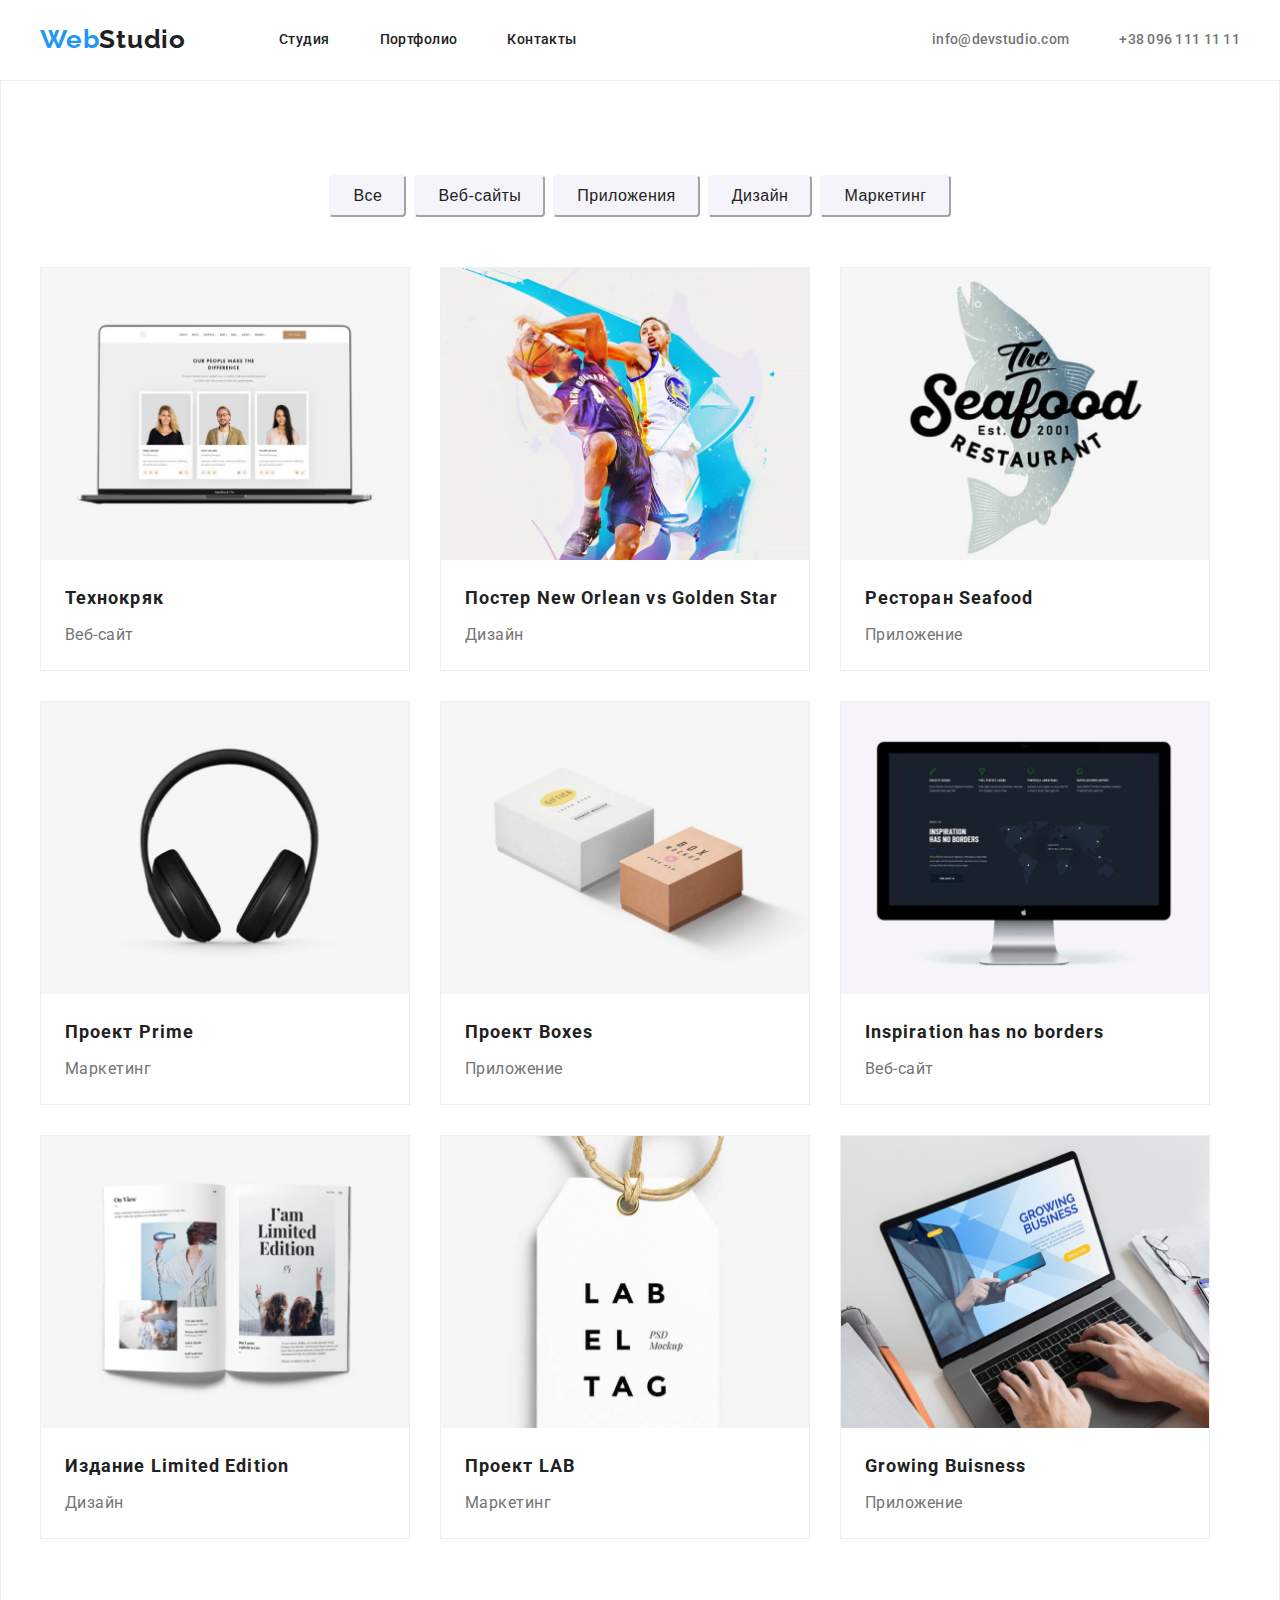
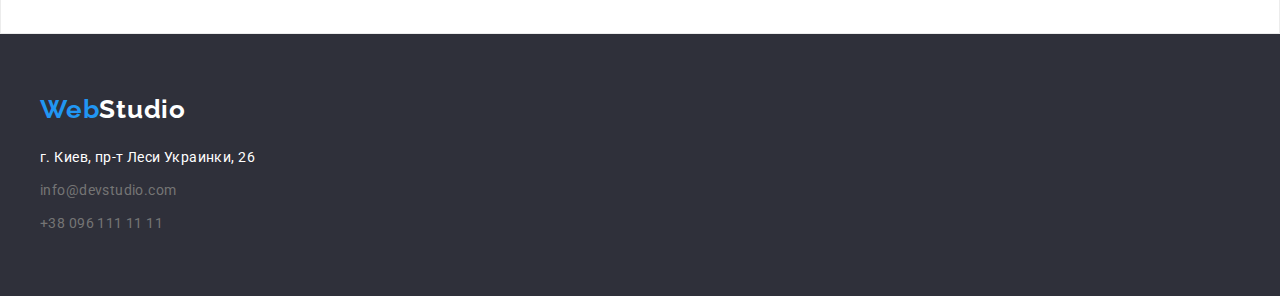
==== commit cfc0f19d: "goit-markup-hw-03" ====
--- a/portfolio.html
+++ b/portfolio.html
@@ -29,7 +29,7 @@
     </header>
     <main>
         <!--Portfolio Container-->
-        <section class="section">
+        <section class="section portfolio">
         <div class="container">
             <ul class="portfolio-button">
                 <li class="btn-p">
@@ -51,48 +51,66 @@
             <ul class="portfolio-figure">
                 <li class="port-item figure-portf">
                     <img src="./img/tehnokrak.jpg" alt="технокряк">
+                    <div class="portfoilio-items">
                     <h3 class="project-name">Технокряк</h3>
                     <p class="project-description">Веб-сайт</p>
+                    </div>
                 </li>
                 <li class="port-item figure-portf">
                     <img src="./img/posterneworlean.jpg" width="370" height="294" alt="new-orlean-vs-golden-star">
+                    <div class="portfoilio-items">
                     <h3 class="project-name">Постер New Orlean vs Golden Star</h3>
                     <p class="project-description">Дизайн</p>
+                    </div>
                 </li>
                 <li class="port-item figure-portf">
                     <img src="./img/restseafood.jpg" width="370" height="294" alt="seafood">
+                    <div class="portfoilio-items">
                     <h3 class="project-name">Ресторан Seafood</h3>
                     <p class="project-description">Приложение</p>
+                    </div>
                 </li>
                 <li class="port-item figure-portf">
                     <img src="./img/projectprime.jpg" width="370" height="294" alt="prime">
+                    <div class="portfoilio-items">
                     <h3 class="project-name">Проект Prime</h3>
                     <p class="project-description">Маркетинг</p>
+                    </div>
                 </li>
                 <li class="port-item figure-portf">
                     <img src="./img/projectboxes.jpg" width="370" height="294" alt="boxes">
+                    <div class="portfoilio-items">
                     <h3 class="project-name">Проект Boxes</h3>
                     <p class="project-description">Приложение</p>
+                    </div>
                 </li>
                 <li class="port-item figure-portf">
                     <img src="./img/inspiration.jpg" width="370" height="294" alt="inspirationweb">
+                    <div class="portfoilio-items">
                     <h3 class="project-name">Inspiration has no borders</h3>
                     <p class="project-description">Веб-сайт</p>
+                    </div>
                 </li>
                 <li class="port-item figure-portf">
                     <img src="./img/limitededition.jpg" width="370" height="294" alt="limitededition">
+                    <div class="portfoilio-items">
                     <h3 class="project-name">Издание Limited Edition</h3>
                     <p class="project-description">Дизайн</p>
+                    </div>
                 </li>
                 <li class="port-item figure-portf">
                     <img src="./img/projectlab.jpg" width="370" height="294" alt="projectlab">
+                    <div class="portfoilio-items">
                     <h3 class="project-name">Проект LAB</h3>
                     <p class="project-description">Маркетинг</p>
+                    </div>
                 </li>
                 <li class="port-item figure-portf">
                     <img src="./img/growingbuisness.jpg" width="370" height="294" alt="GROWINGBUISNESS">
+                    <div class="portfoilio-items">
                     <h3 class="project-name">Growing Buisness</h3>
                     <p class="project-description">Приложение</p>
+                    </div>
                 </li>
             </ul>
         </div>
--- a/CSS/styles.css
+++ b/CSS/styles.css
@@ -75,6 +75,13 @@
   margin: 0;
 }
 
+.portfoilio-items {
+  padding-top: 20px;
+  padding-bottom: 20px;
+  padding-left: 24px;
+  padding-right: 24px;
+}
+
 .header-container {
   display: flex;
   align-items: center;
@@ -323,10 +330,7 @@
 }
 
 .project-name {
-  padding-top: 20px;
   padding-bottom: 4px;
-  padding-left: 24px;
-  padding-right: 24px;
   width: 322px;
   height: 36px;
   font-weight: bold;
@@ -337,10 +341,6 @@
 }
 
 .project-description {
-  padding-top: 4px;
-  padding-bottom: 20px;
-  padding-left: 24px;
-  padding-right: 24px;
   width: 322px;
   height: 30px;
   font-weight: 400;
@@ -378,6 +378,10 @@
   flex-wrap: wrap;
   margin-top: -30px;
   margin-left: -30px;
+}
+
+.portfolio {
+  border: 1px solid #ECECEC;
 }
 
 .btn-p:not(:last-child) {
